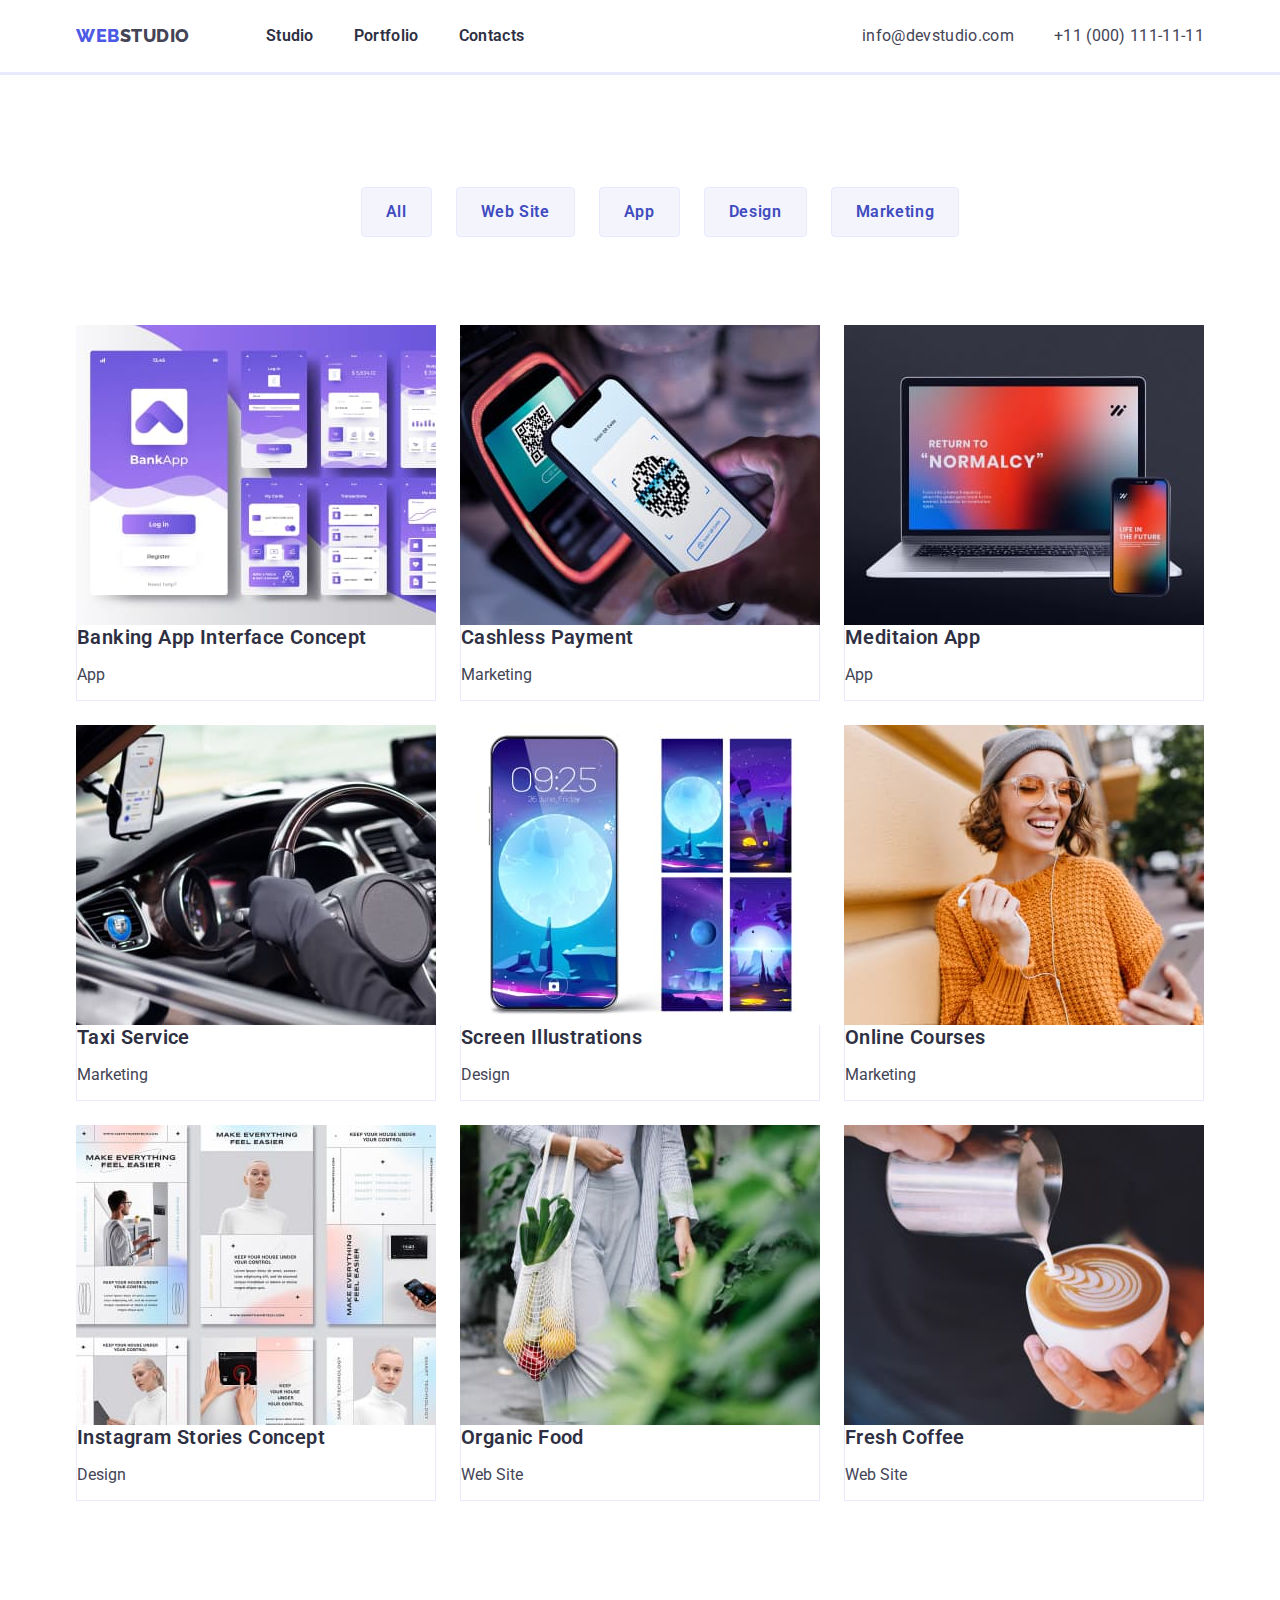
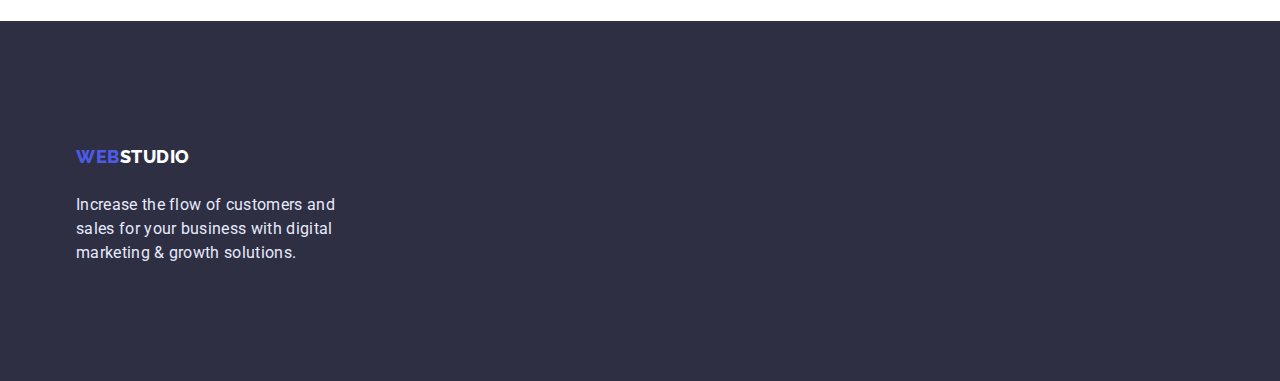
==== portfolio.html @ ca91e3ef "k" ====
<!DOCTYPE html>
<html lang="en">
  <head>
    <meta charset="UTF-8" />
    <meta http-equiv="X-UA-Compatible" content="IE=edge" />
    <meta name="viewport" content="width=device-width, initial-scale=1.0" />
    <title>Document</title>

    <link rel="preconnect" href="https://fonts.googleapis.com" />
    <link rel="preconnect" href="https://fonts.gstatic.com" crossorigin />
    <link
      href="https://fonts.googleapis.com/css2?family=Raleway:wght@800&family=Roboto:wght@400;500;700;900&display=swap"
      rel="stylesheet"
    />
    <link
      rel="stylesheet"
      href="https://cdnjs.cloudflare.com/ajax/libs/modern-normalize/1.1.0/modern-normalize.min.css"
    />
    <link rel="stylesheet" href="./css/styles.css" />
  </head>
  <body>
    <header class="header">
      <div class="container container-flex">
        <nav class="header-navigation">
          <a class="header-logo link" href="./index.html">
            <span class="logo-web">Web</span>
            <span class="logo-studio">Studio</span></a
          >

          <ul class="header-list list">
            <li class="header-item">
              <a class="header-link link" href="./index.html">Studio</a>
            </li>
            <li class="header-item">
              <a class="header-link link" href="./portfolio.html">Portfolio</a>
            </li>
            <li class="header-item">
              <a class="header-link link" href="">Contacts</a>
            </li>
          </ul>
        </nav>
        <ul class="contacts-list list">
          <li>
            <a class="header-mail link" href="mailto:info@devstudio.com"
              >info@devstudio.com</a
            >
          </li>
          <li>
            <a class="header-tel link" href="tel:+110001111111"
              >+11 (000) 111-11-11</a
            >
          </li>
        </ul>
      </div>
    </header>
    <main>
      <section>
        <h1 class="visually-hidden">Examples of webstudio work</h1>
        <ul class="button-list">
          <li><button type="button" class="button">All</button></li>
          <li><button type="button" class="button">Web Site</button></li>
          <li><button type="button" class="button">App</button></li>
          <li><button type="button" class="button">Design</button></li>
          <li><button type="button" class="button">Marketing</button></li>
        </ul>
      </section>

      <div class="container">
        <section class="card-list-section">
          <ul class="list card-list">
            <li class="list-element">
              <a href="#" class="link">
                <img
                  src="./images2/bankingappinterfaceconcept.jpg"
                  alt="Banking App Interface Concept"
                  width="360"
                />
                <div class="borders">
                  <h2 class="list-headlines">Banking App Interface Concept</h2>
                  <p class="paragraphes-portfolio">App</p>
                </div>
              </a>
            </li>
            <li class="list-element">
              <a href="#" class="link">
                <img
                  src="./images2/blue.jpg"
                  alt="Cashless Payment"
                  width="360"
                />
                <div class="borders">
                  <h2 class="list-headlines">Cashless Payment</h2>
                  <p class="paragraphes-portfolio">Marketing</p>
                </div>
              </a>
            </li>
            <li class="list-element">
              <a href="#" class="link">
                <img
                  src="./images2/meditaionapp.jpg"
                  alt="Meditaion App"
                  width="360"
                />
                <div class="borders">
                  <h2 class="list-headlines">Meditaion App</h2>
                  <p class="paragraphes-portfolio">App</p>
                </div>
              </a>
            </li>
            <li class="list-element">
              <a href="#" class="link">
                <img
                  src="./images2/taxiservice.jpg"
                  alt="Taxi Service"
                  width="360"
                />
                <div class="borders">
                  <h2 class="list-headlines">Taxi Service</h2>
                  <p class="paragraphes-portfolio">Marketing</p>
                </div>
              </a>
            </li>
            <li class="list-element">
              <a href="#" class="link">
                <img
                  src="./images2/screenillustrations.jpg"
                  alt="Screen Illustrations"
                  width="360"
                />
                <div class="borders">
                  <h2 class="list-headlines">Screen Illustrations</h2>
                  <p class="paragraphes-portfolio">Design</p>
                </div>
              </a>
            </li>
            <li class="list-element">
              <a href="#" class="link">
                <img
                  src="./images2/onlinecourses.jpg"
                  alt="Online Courses"
                  width="360"
                />
                <div class="borders">
                  <h2 class="list-headlines">Online Courses</h2>
                  <p class="paragraphes-portfolio">Marketing</p>
                </div>
              </a>
            </li>
            <li class="list-element">
              <a href="#" class="link">
                <img
                  src="./images2/instagramstoriesconcept.jpg"
                  alt="Instagram Stories Concept"
                  width="360"
                />
                <div class="borders">
                  <h2 class="list-headlines">Instagram Stories Concept</h2>
                  <p class="paragraphes-portfolio">Design</p>
                </div>
              </a>
            </li>
            <li class="list-element">
              <a href="#" class="link">
                <img
                  src="./images2/organicfood.jpg"
                  alt="Organic Food"
                  width="360"
                />
                <div class="borders">
                  <h2 class="list-headlines">Organic Food</h2>
                  <p class="paragraphes-portfolio">Web Site</p>
                </div>
              </a>
            </li>
            <li class="list-element">
              <a href="#" class="link">
                <img
                  src="./images2/freshcoffee.jpg"
                  alt="Fresh Coffee"
                  width="360"
                />
                <div class="borders">
                  <h2 class="list-headlines">Fresh Coffee</h2>
                  <p class="paragraphes-portfolio">Web Site</p>
                </div>
              </a>
            </li>
          </ul>
        </section>
      </div>
    </main>
    <footer class="footer">
      <div class="container">
        <a class="header-logo link" href="./index.html">
          <span class="logo-web">Web</span>
          <span class="logo-studio logo-studio-footer">Studio</span></a
        >
        <p class="footer-content">
          Increase the flow of customers and sales for your business with
          digital marketing & growth solutions.
        </p>
      </div>
    </footer>
  </body>
</html>
---- css/styles.css ----
* {
  box-sizing: border-box;
}
:root {
  --primary-text-color: #2e2f42;
  --secondary-text-color: #434455;
  --dark-text-color: #8f95a5;
  --primary-button-color: #4d5ae5;
  --secondary-button-color: #404bbf;
  --white-color: #fff;
  --primary-font-family: "Roboto", sans-serif;
  --footer-text-color: #e7e9fc;
  --back-button-color: #f4f4fd;
}
body {
  color: var(--primary-text-color);
  font-family: var(--primary-font-family);
}
h1,
h2,
h3,
h4,
h5,
h6,
p {
  margin-top: 0;
}

.link {
  text-decoration: none;
}
.card-list-section
{
  margin-bottom: 120px;
}
/* card list portfolio */
.card-list {
  display: flex;
  flex-wrap: wrap;
  gap: 24px;
  text-decoration: none;
}

.list-element {
  flex-basis: calc((100% - 48px) / 3);
  display: block;
  max-width: 100%;
  height: auto;
}
.borders {
  border: 1px solid var(--footer-text-color);
  border-top: none;
}

.list {
  list-style: none;
  margin: 0;
  padding: 0;
}

.header {
  border-bottom: solid var(--footer-text-color);
}
.name-stuff {
  text-align: center;
  padding-top: 32px;
  padding-right: 65px;
  padding-bottom: 32px;
  padding-left: 65px;

 background-color: var(--white-color);
 white-space: nowrap;
 
 
}
.our-team-section {
  background-color: var(--back-button-color);
  padding-bottom: 120px;
  padding-top: 72px;
}
.our-work {
  font-weight: 700;
  font-size: 36px;
  line-height: 1.11;
  /* identical to box height, or 111% */

  text-align: center;
  letter-spacing: 0.02em;
  text-transform: capitalize;

  /* NAVY BLUE */
  margin-top: 120px;
  margin-bottom: 72px;
}



.our-team {
  display: flex;
  gap: 24px;
}

.container {
  margin-left: auto;
  margin-right: auto;
  padding-left: 15px;
  padding-right: 15px;
  width: 1158px;
}
.container-flex {
  display: flex;
  align-items: center;
}

.header-logo,
.header-link,
.header-tel,
.header-tel {
  padding-top: 24px;
  padding-bottom: 24px;
  display: inline-block;
}

.header-list {
  display: flex;
  gap: 40px;
}

.contacts-list {
  display: flex;
  margin-left: auto;
  align-items: center;
}

.logo-studio.logo-studio-footer {
  color: var(--white-color);
}
img{
  display: block;
}
.visually-hidden {
  position: absolute;
  white-space: nowrap;
  width: 1px;
  height: 1px;
  overflow: hidden;
  border: 0;
  padding: 0;
  clip: rect(0 0 0 0);
  clip-path: inset(50%);
  margin: -1px;
}

.header-logo {
  font-weight: 800;
  font-family: raleway;
  margin-left: auto;
  margin-right: auto;
  display: flex;
  margin-right: 76px;
}
.header-mail {
  margin-right: 40px;
}

.logo-web {
  font-size: 18px;
  line-height: 1.33;
  /* identical to box height, or 133% */

  align-items: center;
  letter-spacing: 0.03em;
  text-transform: uppercase;

  /* IRIS */

  color: var(--primary-button-color);
}
.logo-studio {
  font-size: 18px;
  line-height: 1.33;
  /* identical to box height, or 133% */

  align-items: center;
  letter-spacing: 0.03em;
  text-transform: uppercase;

  /* IRIS */

  color: var(--secondary-text-color);
}

.header-link {
  font-weight: 600;
  font-size: 16px;
  line-height: 1.5;
  letter-spacing: 0.02em;
  color: var(--primary-text-color);
}
.header-navigation {
  display: flex;
  align-items: center;
}

.header-link:hover {
  color: var(--secondary-button-color);
}
.header-mail {
  font-weight: 400;
  font-size: 16px;
  line-height: 1.5;
  letter-spacing: 0.02em;
  color: var(--secondary-text-color);
}
.header-mail:hover {
  color: var(--secondary-button-color);
}
.header-tel {
  font-weight: 400;
  font-size: 16px;
  line-height: 1.5;
  letter-spacing: 0.02em;

  color: var(--secondary-text-color);
}
.header-tel:hover {
  color: var(--secondary-button-color);
}
.our-skills {
  font-weight: 500;
  font-size: 20px;
  line-height: 1.2;
  /* identical to box height, or 120% */

  letter-spacing: 0.02em;
}
.our-stuff {
  font-weight: 500;
  font-size: 20px;
  line-height: 1.2;

  text-align: center;
  letter-spacing: 0.02em;

}
.paragraphes {
  font-weight: 400;
  font-size: 16px;
  line-height: 1.5;
  /* or 150% */

  letter-spacing: 0.02em;
  margin-bottom: 0;

  /* SLATE */
}
.paragraphes-portfolio {
  color: var(--secondary-text-color);
}
.skills {
  margin-bottom: 8px;
}
.list-skills {
  display: flex;
  gap: 24px;
  margin-top: 120px;
}
.button {
  font-weight: 600;
  font-size: 16px;
  line-height: 1.5;
  align-items: center;
  text-align: center;
  letter-spacing: 0.04em;
  color: var(--secondary-button-color);
  background: var(--back-button-color);
  cursor: pointer;
  border-radius: 4px;
  border: 1px solid var(--footer-text-color);
  padding-top: 12px;
  padding-right: 24px;
  padding-bottom: 12px;
  padding-left: 24px;
}
.button:hover,
:focus {
  background-color: var(--secondary-button-color);
  color: var(--white-color);
}
.button-list {
  justify-content: center;
  display: flex;
  gap: 24px;
  list-style: none;
  padding-top: 96px;
  padding-bottom: 72px;
}
.list-headlines {
  font-weight: 600;
  font-size: 20px;
  line-height: 1.2;
  letter-spacing: 0.02em;
  color: var(--primary-text-color);
}

.headlines-section {
  background-color: var(--primary-text-color);

  text-align: center;
  padding-top: 188px;
  padding-bottom: 180px;

}

.first-headlines {
  font-weight: 600;
  font-size: 56px;
  line-height: 1.07;
  letter-spacing: 0.02em;
  margin-bottom: 48px;
  color: var(--white-color);
  max-width: 494px;
  margin-left: auto;
  margin-right: auto;

}
/* card list index html */
.card-list-index {
  display: flex;
  gap: 24px;
  padding-bottom: 120px;
}
.btn {
  font-family: inherit;
  font-weight: 600;
  font-size: 16px;
  line-height: 1.18;
  display: flex;
  align-items: center;
  letter-spacing: 0.04em;
  background: var(--primary-button-color);
  color: var(--white-color);
  cursor: pointer;
  border-radius: 4px;
  margin: 0 auto;
  padding: 15px 31px;
  border-color: transparent;
  padding: 15px 31px;
}
.btn:hover {
  background-color: var(--secondary-button-color);
}
.footer {
  background-color: var(--primary-text-color);
  color: var(--footer-text-color);
  padding-top: 100px;
  padding-bottom: 100px;
}
.footer-content{
  
font-weight: 400;
font-size: 16px;
line-height: 1.5;
/* or 150% */

letter-spacing: 0.02em;

/* CORNFLOWER */

width: 264px;
}
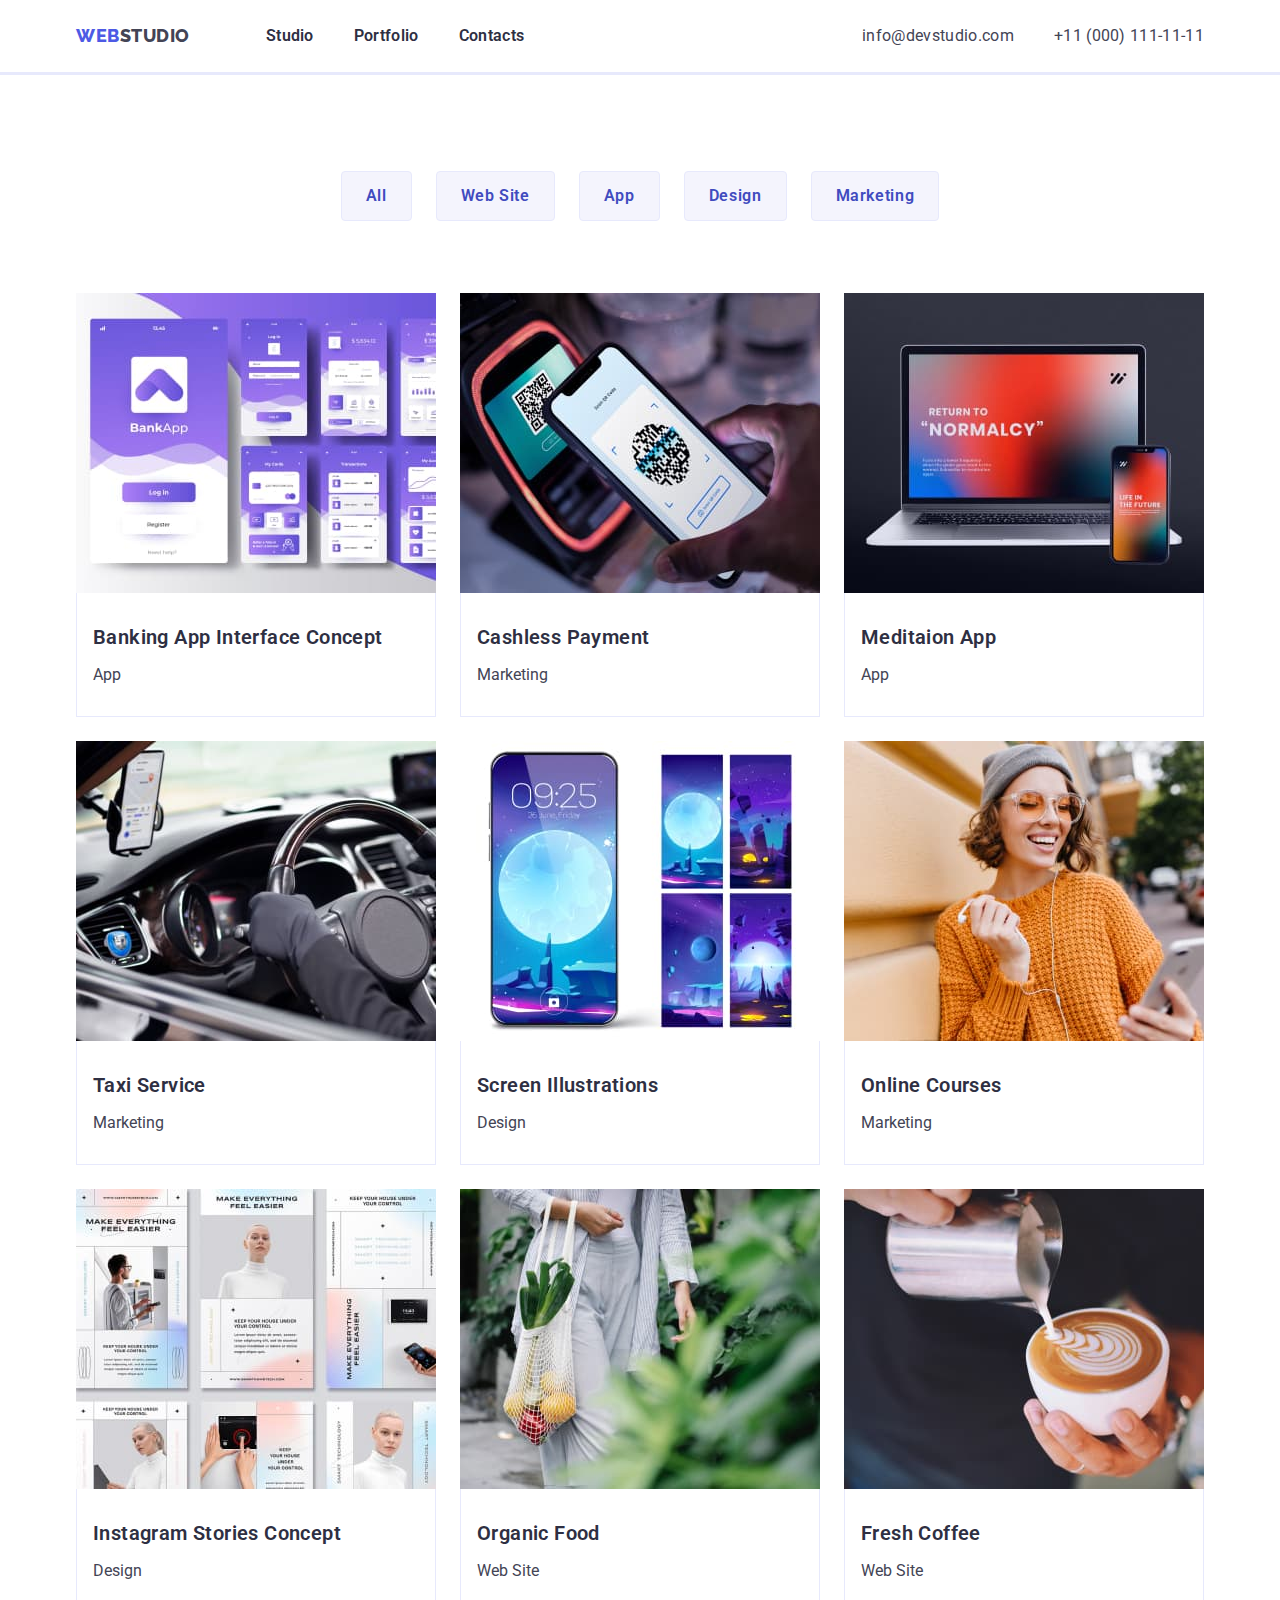
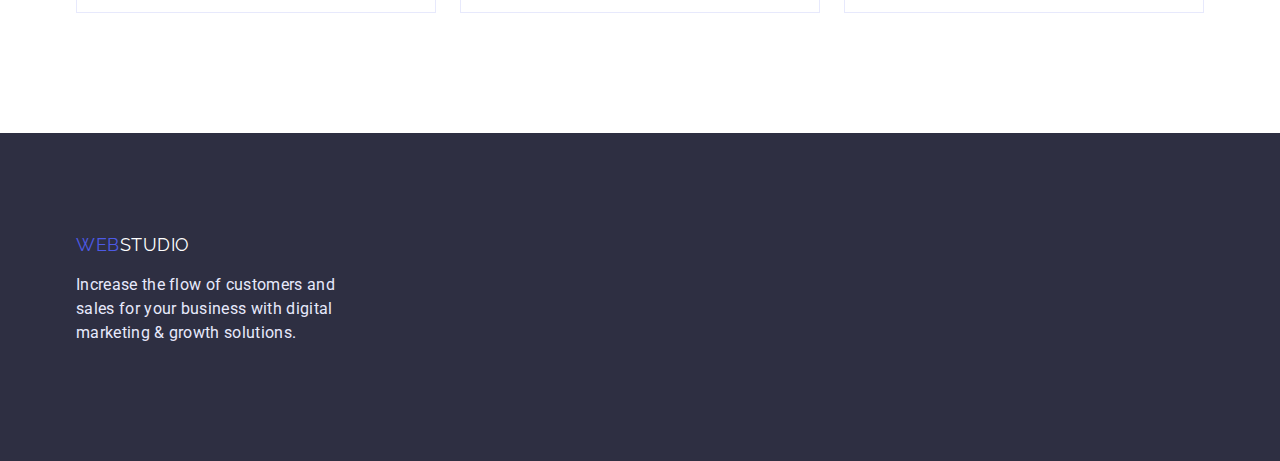
==== commit 5cb5fa5b: "make changes" ====
--- a/portfolio.html
+++ b/portfolio.html
@@ -54,19 +54,17 @@
       </div>
     </header>
     <main>
-      <section>
-        <h1 class="visually-hidden">Examples of webstudio work</h1>
-        <ul class="button-list">
-          <li><button type="button" class="button">All</button></li>
-          <li><button type="button" class="button">Web Site</button></li>
-          <li><button type="button" class="button">App</button></li>
-          <li><button type="button" class="button">Design</button></li>
-          <li><button type="button" class="button">Marketing</button></li>
-        </ul>
-      </section>
+      <section class="prtf-card">
+        <div class="container">
+          <h1 class="visually-hidden">Examples of webstudio work</h1>
+          <ul class="button-list">
+            <li><button type="button" class="button">All</button></li>
+            <li><button type="button" class="button">Web Site</button></li>
+            <li><button type="button" class="button">App</button></li>
+            <li><button type="button" class="button">Design</button></li>
+            <li><button type="button" class="button">Marketing</button></li>
+          </ul>
 
-      <div class="container">
-        <section class="card-list-section">
           <ul class="list card-list">
             <li class="list-element">
               <a href="#" class="link">
@@ -186,12 +184,12 @@
               </a>
             </li>
           </ul>
-        </section>
-      </div>
+        </div>
+      </section>
     </main>
     <footer class="footer">
-      <div class="container">
-        <a class="header-logo link" href="./index.html">
+      <div class="container ftr">
+        <a class="ftr-logo link" href="./index.html">
           <span class="logo-web">Web</span>
           <span class="logo-studio logo-studio-footer">Studio</span></a
         >
--- a/css/styles.css
+++ b/css/styles.css
@@ -9,6 +9,7 @@
   --secondary-button-color: #404bbf;
   --white-color: #fff;
   --primary-font-family: "Roboto", sans-serif;
+  --logo-font: "Raleway", sans-serif;
   --footer-text-color: #e7e9fc;
   --back-button-color: #f4f4fd;
 }
@@ -29,16 +30,14 @@
 .link {
   text-decoration: none;
 }
-.card-list-section
-{
-  margin-bottom: 120px;
-}
+
 /* card list portfolio */
 .card-list {
   display: flex;
   flex-wrap: wrap;
   gap: 24px;
   text-decoration: none;
+  margin-bottom: 120px;
 }
 
 .list-element {
@@ -50,6 +49,9 @@
 .borders {
   border: 1px solid var(--footer-text-color);
   border-top: none;
+  padding-top: 32px;
+  padding-left: 16px;
+  padding-bottom: 32px;
 }
 
 .list {
@@ -64,20 +66,16 @@
 .name-stuff {
   text-align: center;
   padding-top: 32px;
-  padding-right: 65px;
   padding-bottom: 32px;
-  padding-left: 65px;
-
- background-color: var(--white-color);
- white-space: nowrap;
- 
- 
-}
-.our-team-section {
+
+  background-color: var(--white-color);
+}
+.our-stuff-section {
   background-color: var(--back-button-color);
-  padding-bottom: 120px;
-  padding-top: 72px;
-}
+
+  padding-bottom: 72px;
+}
+
 .our-work {
   font-weight: 700;
   font-size: 36px;
@@ -89,11 +87,19 @@
   text-transform: capitalize;
 
   /* NAVY BLUE */
-  margin-top: 120px;
-  margin-bottom: 72px;
-}
-
-
+  padding-bottom: 120px;
+  margin-bottom: 0;
+}
+.work {
+  padding-top: 120px;
+  padding-bottom: 72px;
+  margin: 0;
+}
+.working {
+  padding-top: 0;
+  padding-bottom: 72px;
+  margin-bottom: 0;
+}
 
 .our-team {
   display: flex;
@@ -135,7 +141,7 @@
 .logo-studio.logo-studio-footer {
   color: var(--white-color);
 }
-img{
+img {
   display: block;
 }
 .visually-hidden {
@@ -150,10 +156,13 @@
   clip-path: inset(50%);
   margin: -1px;
 }
+.prtf-card {
+  padding-bottom: 120px;
+}
 
 .header-logo {
   font-weight: 800;
-  font-family: raleway;
+  font-family: Raleway;
   margin-left: auto;
   margin-right: auto;
   display: flex;
@@ -202,7 +211,8 @@
   align-items: center;
 }
 
-.header-link:hover {
+.header-link:hover,
+:focus {
   color: var(--secondary-button-color);
 }
 .header-mail {
@@ -241,7 +251,6 @@
 
   text-align: center;
   letter-spacing: 0.02em;
-
 }
 .paragraphes {
   font-weight: 400;
@@ -256,14 +265,19 @@
 }
 .paragraphes-portfolio {
   color: var(--secondary-text-color);
+  margin-bottom: 0;
 }
 .skills {
   margin-bottom: 8px;
 }
+.our-team-section {
+  padding-top: 120px;
+  padding-bottom: 120px;
+}
 .list-skills {
   display: flex;
   gap: 24px;
-  margin-top: 120px;
+  /* margin-top: 120px; */
 }
 .button {
   font-weight: 600;
@@ -293,7 +307,9 @@
   gap: 24px;
   list-style: none;
   padding-top: 96px;
-  padding-bottom: 72px;
+  margin-top: 0;
+  margin-bottom: 72px;
+  padding-left: 0;
 }
 .list-headlines {
   font-weight: 600;
@@ -309,7 +325,6 @@
   text-align: center;
   padding-top: 188px;
   padding-bottom: 180px;
-
 }
 
 .first-headlines {
@@ -322,13 +337,11 @@
   max-width: 494px;
   margin-left: auto;
   margin-right: auto;
-
 }
 /* card list index html */
 .card-list-index {
   display: flex;
   gap: 24px;
-  padding-bottom: 120px;
 }
 .btn {
   font-family: inherit;
@@ -356,16 +369,21 @@
   padding-top: 100px;
   padding-bottom: 100px;
 }
-.footer-content{
-  
-font-weight: 400;
-font-size: 16px;
-line-height: 1.5;
-/* or 150% */
-
-letter-spacing: 0.02em;
-
-/* CORNFLOWER */
-
-width: 264px;
-}
+.ftr-logo {
+  font-family: Raleway;
+
+  display: flex;
+  margin-bottom: 16px;
+}
+.footer-content {
+  font-weight: 400;
+  font-size: 16px;
+  line-height: 1.5;
+  /* or 150% */
+
+  letter-spacing: 0.02em;
+
+  /* CORNFLOWER */
+
+  width: 264px;
+}
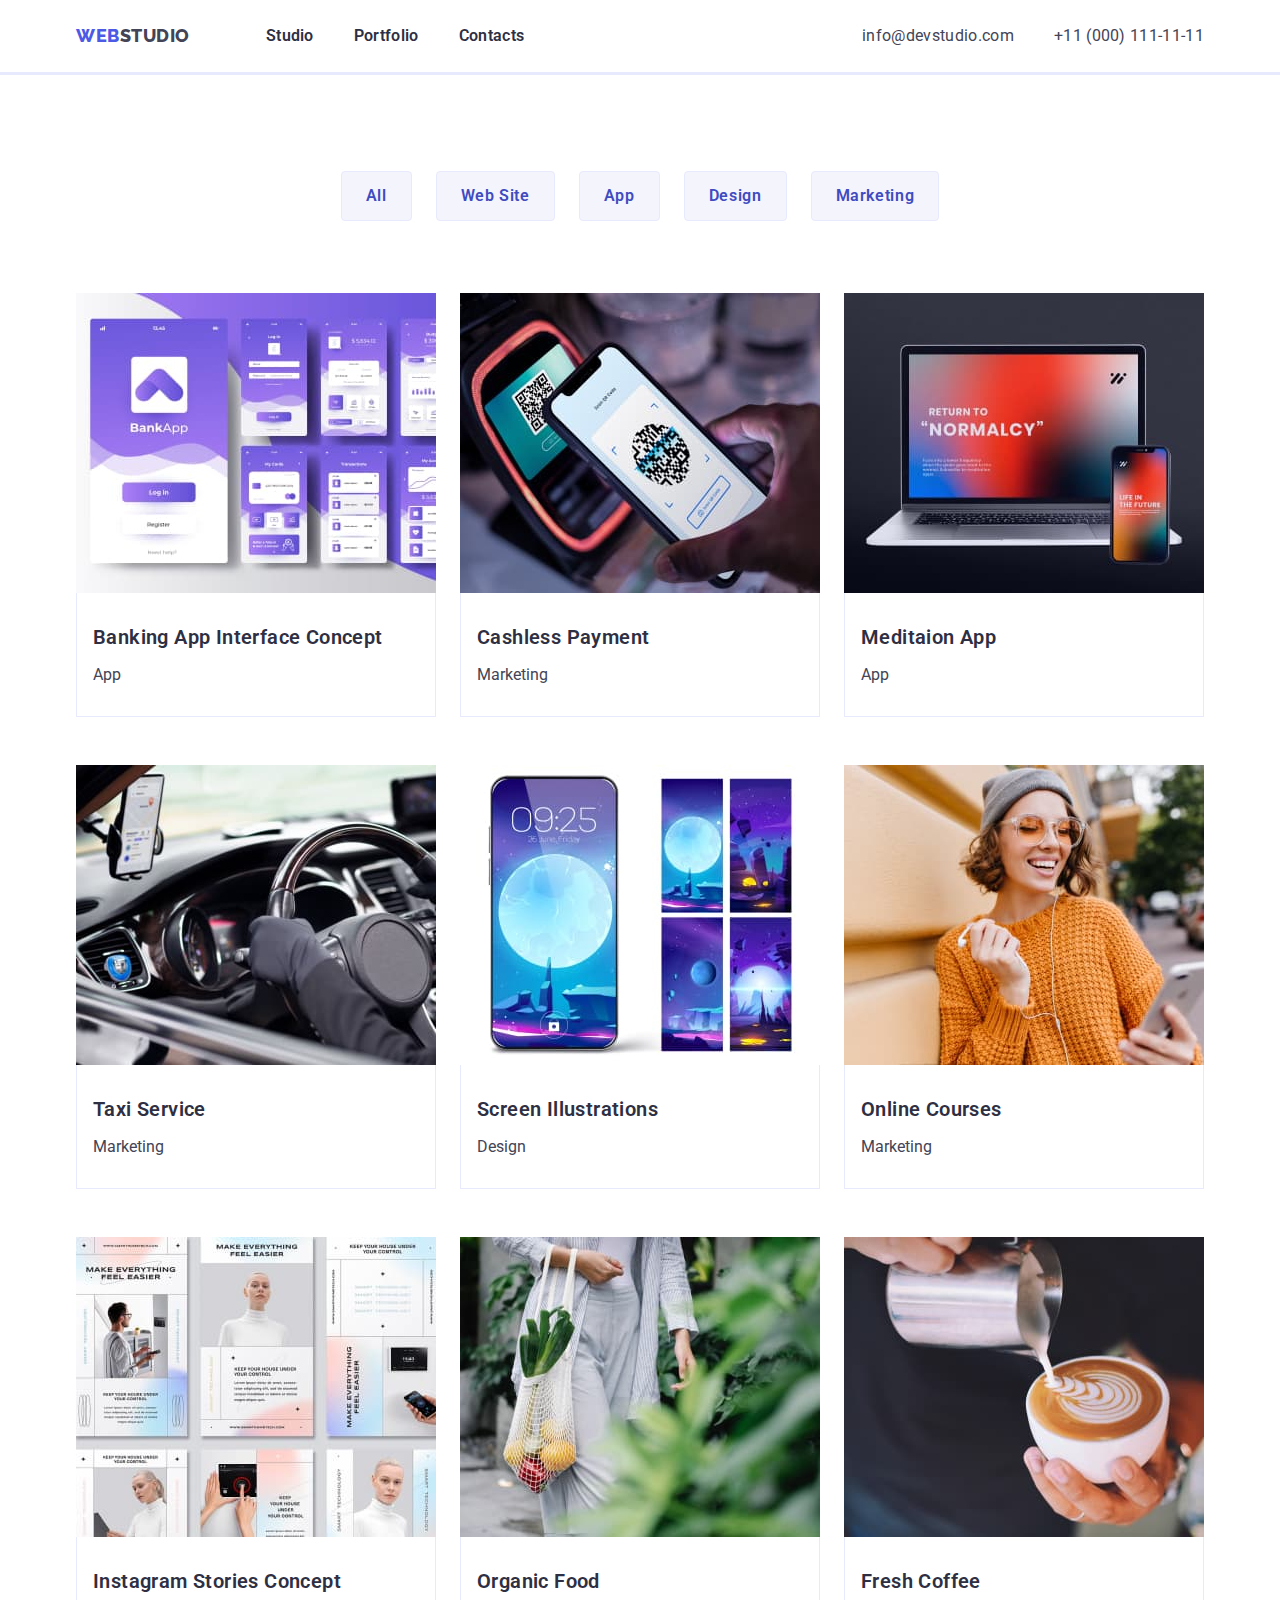
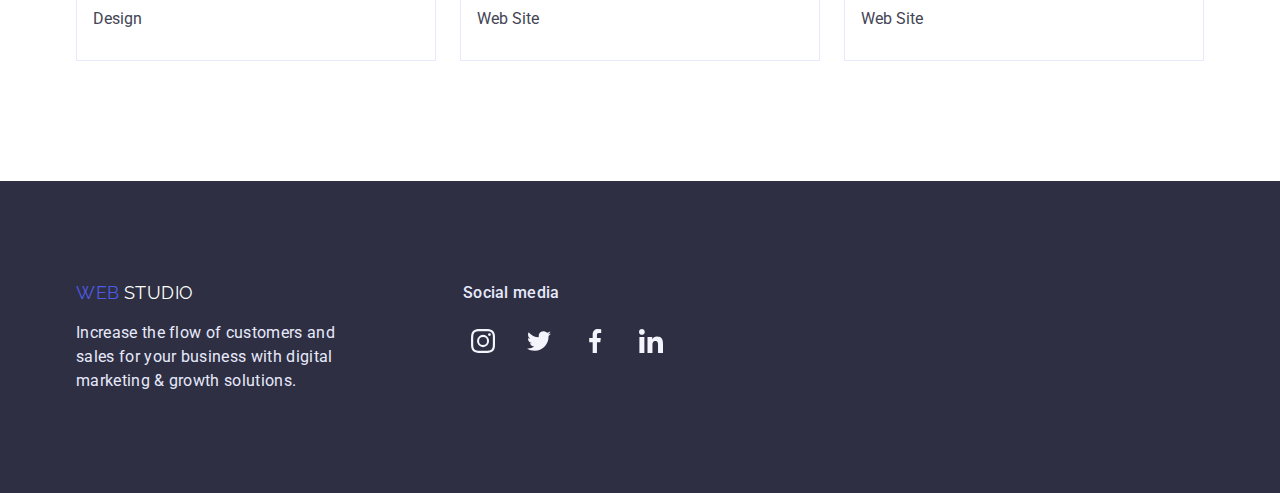
==== commit fda65dd3: "d" ====
--- a/portfolio.html
+++ b/portfolio.html
@@ -189,14 +189,51 @@
     </main>
     <footer class="footer">
       <div class="container ftr">
-        <a class="ftr-logo link" href="./index.html">
-          <span class="logo-web">Web</span>
-          <span class="logo-studio logo-studio-footer">Studio</span></a
-        >
-        <p class="footer-content">
-          Increase the flow of customers and sales for your business with
-          digital marketing & growth solutions.
-        </p>
+        <div class="socaial-one">
+          <a class="ftr-logo link" href="./index.html">
+            <span class="logo-web">Web</span>
+            <span class="logo-studio logo-studio-footer">Studio</span></a
+          >
+
+          <p class="footer-content">
+            Increase the flow of customers and sales for your business with
+            digital marketing & growth solutions.
+          </p>
+        </div>
+
+        <div class="socaial-two">
+          <span class="social-media">Social media</span>
+          <ul class="ftr-soc-list list">
+            <li class="ftr-soc-item">
+              <a href="" class="ftr-soc-link link">
+                <svg class="svg-ftr" width="24" height="24">
+                  <use href="./images/symbol-defs.svg#icon-instagram"></use>
+                </svg>
+              </a>
+            </li>
+            <li class="ftr-soc-item">
+              <a href="" class="ftr-soc-link link">
+                <svg class="svg-ftr" width="24" height="24">
+                  <use href="./images/symbol-defs.svg#icon-twitter"></use>
+                </svg>
+              </a>
+            </li>
+            <li class="ftr-soc-item">
+              <a href="" class="ftr-soc-link link">
+                <svg class="svg-ftr" width="24" height="24">
+                  <use href="./images/symbol-defs.svg#icon-facebook"></use>
+                </svg>
+              </a>
+            </li>
+            <li class="ftr-soc-item">
+              <a href="" class="ftr-soc-link link">
+                <svg class="svg-ftr" width="24" height="24">
+                  <use href="./images/symbol-defs.svg#icon-linkedin"></use>
+                </svg>
+              </a>
+            </li>
+          </ul>
+        </div>
       </div>
     </footer>
   </body>
--- a/css/styles.css
+++ b/css/styles.css
@@ -12,6 +12,7 @@
   --logo-font: "Raleway", sans-serif;
   --footer-text-color: #e7e9fc;
   --back-button-color: #f4f4fd;
+  --soc-bg-color: #4d5ae5;
 }
 body {
   color: var(--primary-text-color);
@@ -35,9 +36,9 @@
 .card-list {
   display: flex;
   flex-wrap: wrap;
-  gap: 24px;
+  gap: 48px 24px;
+
   text-decoration: none;
-  margin-bottom: 120px;
 }
 
 .list-element {
@@ -45,6 +46,10 @@
   display: block;
   max-width: 100%;
   height: auto;
+}
+.list-element:hover,
+:focus {
+  box-shadow: 0px 1px 6px rgba(46, 47, 66, 0.08);
 }
 .borders {
   border: 1px solid var(--footer-text-color);
@@ -69,10 +74,37 @@
   padding-bottom: 32px;
 
   background-color: var(--white-color);
-}
+  box-shadow: 0px 1px 6px rgba(46, 47, 66, 0.08),
+    0px 1px 1px rgba(46, 47, 66, 0.16), 0px 2px 1px rgba(46, 47, 66, 0.08);
+}
+.stuff-soc-list {
+  display: flex;
+  justify-content: center;
+  gap: 24px;
+}
+.stuff-soc-item {
+  width: 40px;
+  height: 40px;
+}
+/* width="64" height="64" */
+.stuff-soc-link {
+  width: 100%;
+  height: 100%;
+  background-color: var(--soc-bg-color);
+  border-radius: 50%;
+  display: flex;
+  align-items: center;
+  justify-content: center;
+}
+
+
+.stuff-soc-link:hover {
+  background-color: var(--secondary-button-color);
+}
+
 .our-stuff-section {
   background-color: var(--back-button-color);
-
+  padding-top: 120px;
   padding-bottom: 72px;
 }
 
@@ -91,15 +123,70 @@
   margin-bottom: 0;
 }
 .work {
-  padding-top: 120px;
-  padding-bottom: 72px;
-  margin: 0;
+  padding-bottom: 0;
+  margin-bottom: 72px;
 }
 .working {
   padding-top: 0;
-  padding-bottom: 72px;
-  margin-bottom: 0;
-}
+  margin-bottom: 72px;
+}
+.customers-section {
+  padding-top: 130px;
+  padding-bottom: 120px;
+}
+.customers-headline {
+  font-weight: 700;
+  font-size: 36px;
+  line-height: 1.11;
+  /* identical to box height, or 111% */
+
+  text-align: center;
+  letter-spacing: 0.02em;
+  margin-bottom: 72px;
+}
+.customers {
+  display: flex;
+  gap: 24px;
+}
+
+.customers-list {
+  width: calc((100%-120px / 6));
+  height: 88px;
+}
+.customers-link {
+  width: 100%;
+  height: 100%;
+  border: 1px solid #8e8f99;
+  border-radius: 4px;
+  display: flex;
+  align-items: center;
+  justify-content: center;
+  color: #8E8F99;
+  
+  
+}
+.customers-icon{
+  fill: currentColor;
+}
+.customers-link:hover {
+  border-color: var(--secondary-button-color);
+}
+.customers-link:hover .customers-icon{
+  fill: #404bbf;
+}
+
+
+
+  
+
+
+
+
+
+
+
+
+
 
 .our-team {
   display: flex;
@@ -157,6 +244,8 @@
   margin: -1px;
 }
 .prtf-card {
+  padding-top: 96px;
+
   padding-bottom: 120px;
 }
 
@@ -251,6 +340,7 @@
 
   text-align: center;
   letter-spacing: 0.02em;
+  margin-bottom: 8px;
 }
 .paragraphes {
   font-weight: 400;
@@ -259,7 +349,8 @@
   /* or 150% */
 
   letter-spacing: 0.02em;
-  margin-bottom: 0;
+  margin-bottom: 8px;
+  max-width: 264px;
 
   /* SLATE */
 }
@@ -268,17 +359,87 @@
   margin-bottom: 0;
 }
 .skills {
+  margin-top: 8px;
   margin-bottom: 8px;
 }
 .our-team-section {
   padding-top: 120px;
   padding-bottom: 120px;
 }
+
+.svg-list {
+  display: flex;
+  gap: 24px;
+}
+
+.svg-item {
+  width: 264px;
+  height: 112px;
+  background-color: #f4f4fd;
+}
+.svg-position {
+  width: 100%;
+  height: 100%;
+  display: flex;
+
+  align-items: center;
+  justify-content: center;
+}
+
 .list-skills {
   display: flex;
   gap: 24px;
   /* margin-top: 120px; */
 }
+/* .list-skills-item:nth-child(1)::before {
+  content: "";
+  display: inline-block;
+  width: 264px;
+  height: 112px;
+  background-image: url(../our-skills/antenna1.svg);
+  background-repeat: no-repeat;
+  background-position: center;
+  background-color: #f4f4fd;
+}
+.list-skills-item:nth-child(2)::before {
+  content: "";
+  display: inline-block;
+  width: 264px;
+  height: 112px;
+  background-image: url(../our-skills/clock1.svg);
+  background-repeat: no-repeat;
+  background-position: center;
+  background-color: #f4f4fd;
+}
+.list-skills-item:nth-child(3)::before {
+  content: "";
+  display: inline-block;
+  width: 264px;
+  height: 112px;
+  background-image: url(../our-skills/diagram1.svg);
+  background-repeat: no-repeat;
+  background-position: center;
+  background-color: #f4f4fd;
+}
+.list-skills-item:nth-child(4)::before {
+  content: "";
+  display: inline-block;
+  width: 264px;
+  height: 112px;
+  background-image: url(../our-skills/astronaut.svg);
+  background-repeat: no-repeat;
+  background-position: center;
+  background-color: #f4f4fd;
+} */
+.svg-skills {
+  width: 264px;
+  height: 112px;
+  background-color: #f4f4fd;
+  display: flex;
+  align-items: center;
+  justify-content: center;
+}
+
 .button {
   font-weight: 600;
   font-size: 16px;
@@ -300,13 +461,15 @@
 :focus {
   background-color: var(--secondary-button-color);
   color: var(--white-color);
+  border-color: #404bbf;
+  box-shadow: 0px 1px 6px rgba(46, 47, 66, 0.08),
+    0px 1px 1px rgba(46, 47, 66, 0.16), 0px 2px 1px rgba(46, 47, 66, 0.08);
 }
 .button-list {
   justify-content: center;
   display: flex;
   gap: 24px;
   list-style: none;
-  padding-top: 96px;
   margin-top: 0;
   margin-bottom: 72px;
   padding-left: 0;
@@ -320,11 +483,23 @@
 }
 
 .headlines-section {
-  background-color: var(--primary-text-color);
+  /* background-color: var(--primary-text-color); */
 
   text-align: center;
   padding-top: 188px;
   padding-bottom: 180px;
+  margin: 0 auto;
+}
+.headlines-section {
+  background-image: linear-gradient(
+      rgba(46, 47, 66, 0.7),
+      rgba(46, 47, 66, 0.7)
+    ),
+    url(../images/hero-bg.jpg);
+  max-width: 1440px;
+  background-repeat: no-repeat;
+  background-position: center;
+  background-size: cover;
 }
 
 .first-headlines {
@@ -363,17 +538,21 @@
 .btn:hover {
   background-color: var(--secondary-button-color);
 }
+
 .footer {
   background-color: var(--primary-text-color);
   color: var(--footer-text-color);
   padding-top: 100px;
   padding-bottom: 100px;
-}
+  box-shadow: 0px 4px 4px rgba(0, 0, 0, 0.15);
+}
+
 .ftr-logo {
   font-family: Raleway;
 
-  display: flex;
+  display: inline-block;
   margin-bottom: 16px;
+  margin-right: 269px;
 }
 .footer-content {
   font-weight: 400;
@@ -386,4 +565,53 @@
   /* CORNFLOWER */
 
   width: 264px;
-}
+  margin-bottom: 0;
+}
+.ftr{
+  display: flex;
+}
+.socaial-two{
+
+  width: 208px;
+  
+}
+.social-media{
+  display: block;
+font-weight: 500;
+font-size: 16px;
+line-height: 1.5;
+/* identical to box height, or 150% */
+
+letter-spacing: 0.02em;
+margin-bottom: 16px;
+
+}
+
+.ftr-soc-list{
+
+  display: flex;
+  gap: 16px;
+  /* justify-content: center; */
+  margin-left: auto;
+  
+}
+.ftr-soc-item {
+  width: 40px;
+  height: 40px;
+  border-radius: 50%;
+
+}
+.ftr-soc-link {
+  width: 40px;
+  height: 40px;
+  display: flex;
+  border-radius: 50%;
+  align-items: center;
+  justify-content: center;
+
+}
+
+.ftr-soc-item:hover{
+  background-color: #31D0AA;
+}
+
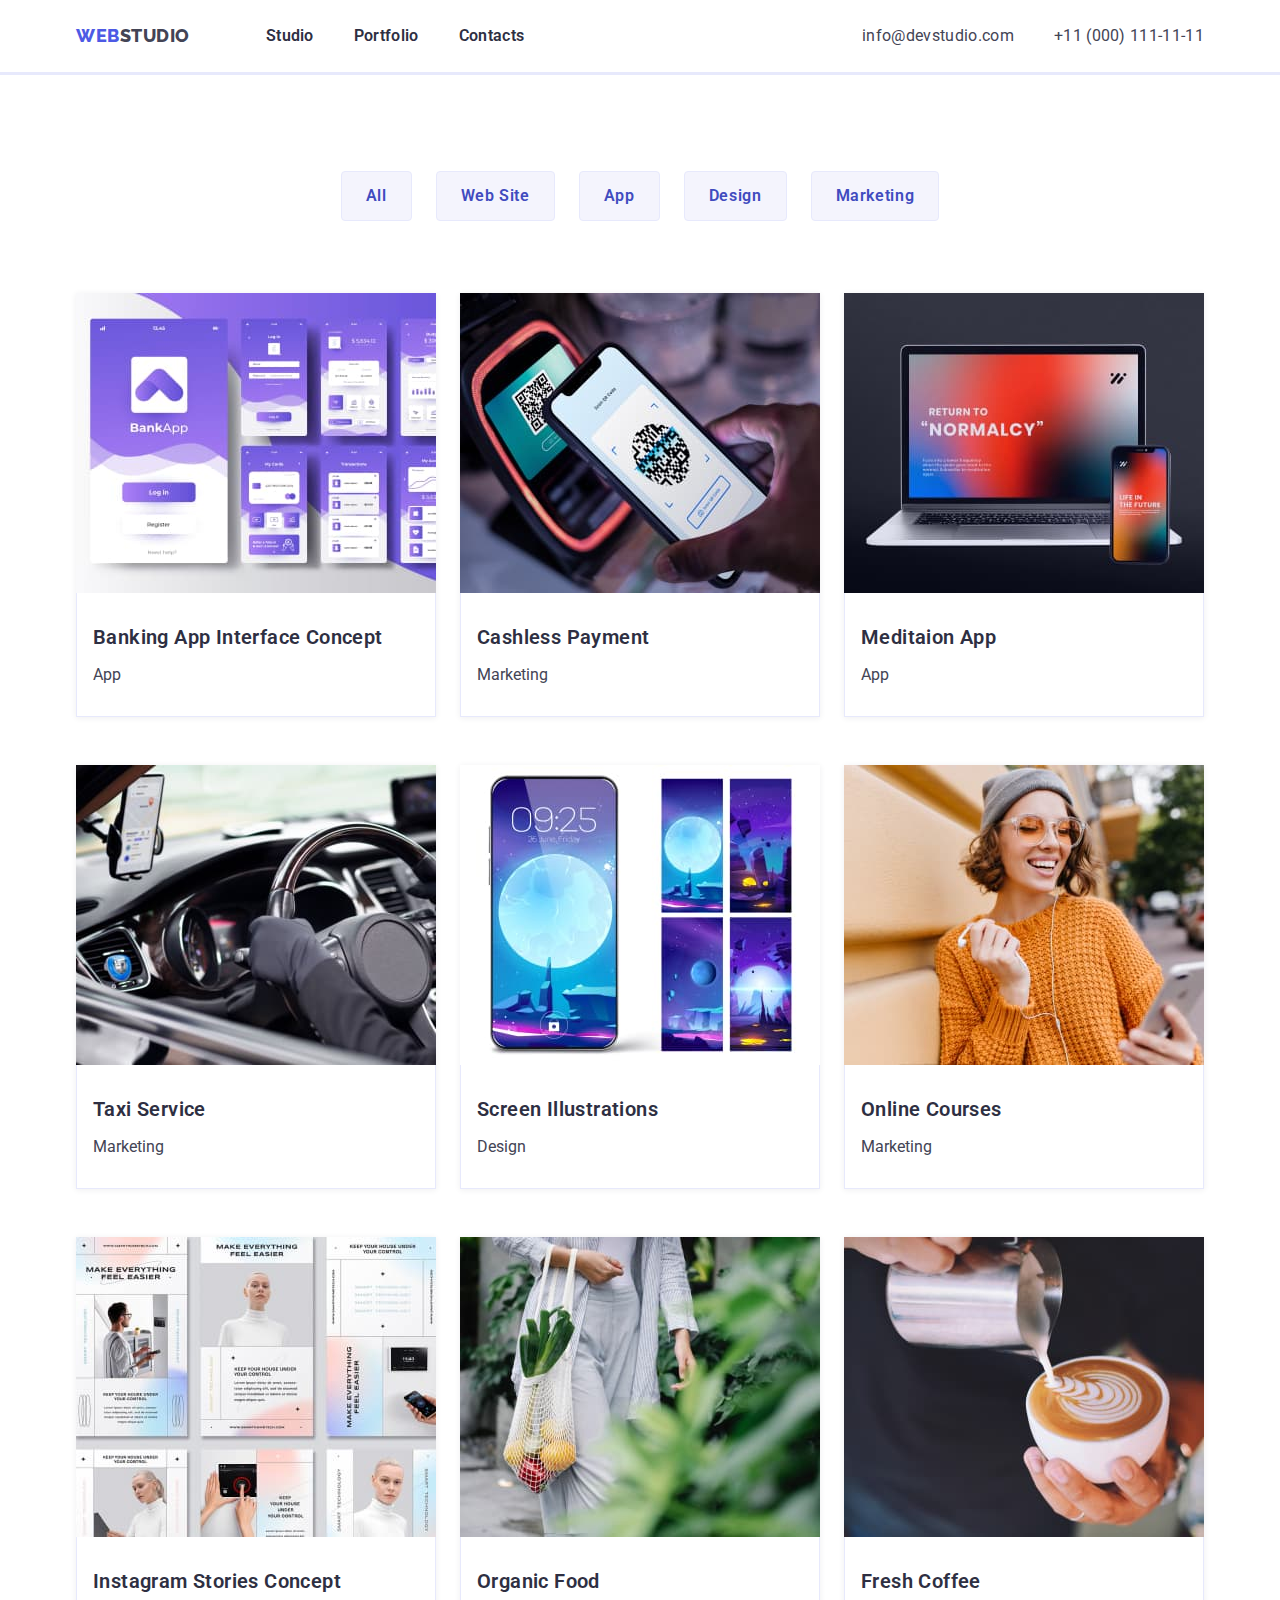
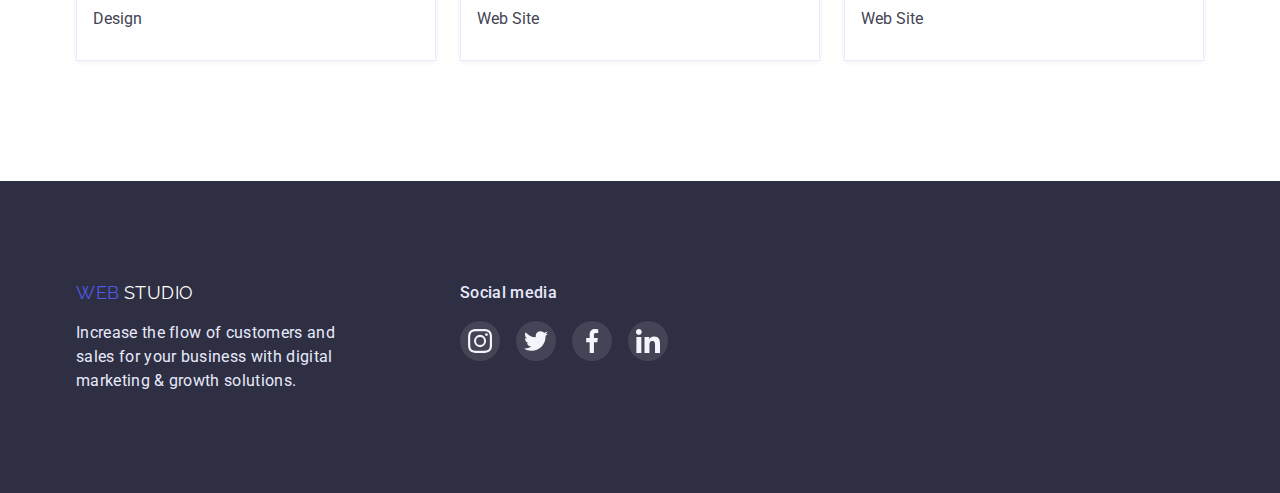
==== commit 7aa563bc: "s" ====
--- a/portfolio.html
+++ b/portfolio.html
@@ -67,7 +67,7 @@
 
           <ul class="list card-list">
             <li class="list-element">
-              <a href="#" class="link">
+              <a href="#" class="link cards">
                 <img
                   src="./images2/bankingappinterfaceconcept.jpg"
                   alt="Banking App Interface Concept"
@@ -80,7 +80,7 @@
               </a>
             </li>
             <li class="list-element">
-              <a href="#" class="link">
+              <a href="#" class="link cards">
                 <img
                   src="./images2/blue.jpg"
                   alt="Cashless Payment"
@@ -93,7 +93,7 @@
               </a>
             </li>
             <li class="list-element">
-              <a href="#" class="link">
+              <a href="#" class="link cards">
                 <img
                   src="./images2/meditaionapp.jpg"
                   alt="Meditaion App"
@@ -106,7 +106,7 @@
               </a>
             </li>
             <li class="list-element">
-              <a href="#" class="link">
+              <a href="#" class="link cards">
                 <img
                   src="./images2/taxiservice.jpg"
                   alt="Taxi Service"
@@ -119,7 +119,7 @@
               </a>
             </li>
             <li class="list-element">
-              <a href="#" class="link">
+              <a href="#" class="link cards">
                 <img
                   src="./images2/screenillustrations.jpg"
                   alt="Screen Illustrations"
@@ -132,7 +132,7 @@
               </a>
             </li>
             <li class="list-element">
-              <a href="#" class="link">
+              <a href="#" class="link cards">
                 <img
                   src="./images2/onlinecourses.jpg"
                   alt="Online Courses"
@@ -145,7 +145,7 @@
               </a>
             </li>
             <li class="list-element">
-              <a href="#" class="link">
+              <a href="#" class="link cards">
                 <img
                   src="./images2/instagramstoriesconcept.jpg"
                   alt="Instagram Stories Concept"
@@ -158,7 +158,7 @@
               </a>
             </li>
             <li class="list-element">
-              <a href="#" class="link">
+              <a href="#" class="link cards">
                 <img
                   src="./images2/organicfood.jpg"
                   alt="Organic Food"
@@ -171,7 +171,7 @@
               </a>
             </li>
             <li class="list-element">
-              <a href="#" class="link">
+              <a href="#" class="link cards">
                 <img
                   src="./images2/freshcoffee.jpg"
                   alt="Fresh Coffee"
--- a/css/styles.css
+++ b/css/styles.css
@@ -42,15 +42,21 @@
 }
 
 .list-element {
-  flex-basis: calc((100% - 48px) / 3);
   display: block;
   max-width: 100%;
   height: auto;
 }
-.list-element:hover,
-:focus {
+
+.cards{
+  display: block;
   box-shadow: 0px 1px 6px rgba(46, 47, 66, 0.08);
-}
+
+}
+.cards:hover,:focus{
+  box-shadow: 0px 1px 6px rgba(46, 47, 66, 0.08), 0px 1px 1px rgba(46, 47, 66, 0.16), 0px 2px 1px rgba(46, 47, 66, 0.08);
+
+}
+
 .borders {
   border: 1px solid var(--footer-text-color);
   border-top: none;
@@ -97,7 +103,6 @@
   justify-content: center;
 }
 
-
 .stuff-soc-link:hover {
   background-color: var(--secondary-button-color);
 }
@@ -161,30 +166,19 @@
   display: flex;
   align-items: center;
   justify-content: center;
-  color: #8E8F99;
-  
-  
-}
-.customers-icon{
+  color: #8e8f99;
+}
+.customers-icon {
   fill: currentColor;
 }
+.customers-link:hover .customers-icon {
+  fill: #404bbf;
+}
+
+
 .customers-link:hover {
   border-color: var(--secondary-button-color);
 }
-.customers-link:hover .customers-icon{
-  fill: #404bbf;
-}
-
-
-
-  
-
-
-
-
-
-
-
 
 
 
@@ -350,7 +344,10 @@
 
   letter-spacing: 0.02em;
   margin-bottom: 8px;
+
   max-width: 264px;
+
+  width: 264px;
 
   /* SLATE */
 }
@@ -371,20 +368,19 @@
   display: flex;
   gap: 24px;
 }
+.list-svg{
+  width: calc((100%-72px) / 4);
+}
 
 .svg-item {
-  width: 264px;
+  display: flex;
+
+  align-items: center;
+  justify-content: center;
   height: 112px;
   background-color: #f4f4fd;
 }
-.svg-position {
-  width: 100%;
-  height: 100%;
-  display: flex;
-
-  align-items: center;
-  justify-content: center;
-}
+
 
 .list-skills {
   display: flex;
@@ -552,7 +548,7 @@
 
   display: inline-block;
   margin-bottom: 16px;
-  margin-right: 269px;
+  /* margin-right: 269px; */
 }
 .footer-content {
   font-weight: 400;
@@ -564,42 +560,43 @@
 
   /* CORNFLOWER */
 
-  width: 264px;
+  max-width: 264px;
   margin-bottom: 0;
 }
-.ftr{
-  display: flex;
-}
-.socaial-two{
-
+.ftr {
+  display: flex;
+}
+.socaial-one{
+  margin-right: 120px;
+}
+.socaial-two {
   width: 208px;
-  
-}
-.social-media{
+}
+.social-media {
   display: block;
-font-weight: 500;
-font-size: 16px;
-line-height: 1.5;
-/* identical to box height, or 150% */
-
-letter-spacing: 0.02em;
-margin-bottom: 16px;
-
-}
-
-.ftr-soc-list{
-
+
+  display: inline-block;
+
+  font-weight: 500;
+  font-size: 16px;
+  line-height: 1.5;
+  /* identical to box height, or 150% */
+
+  letter-spacing: 0.02em;
+  margin-bottom: 16px;
+}
+
+.ftr-soc-list {
   display: flex;
   gap: 16px;
+
   /* justify-content: center; */
   margin-left: auto;
-  
 }
 .ftr-soc-item {
   width: 40px;
   height: 40px;
   border-radius: 50%;
-
 }
 .ftr-soc-link {
   width: 40px;
@@ -608,10 +605,9 @@
   border-radius: 50%;
   align-items: center;
   justify-content: center;
-
-}
-
-.ftr-soc-item:hover{
-  background-color: #31D0AA;
-}
-
+  background-color: rgba(255, 255, 255, 0.1);
+}
+
+.ftr-soc-item:hover {
+  background-color: #31d0aa;
+}
